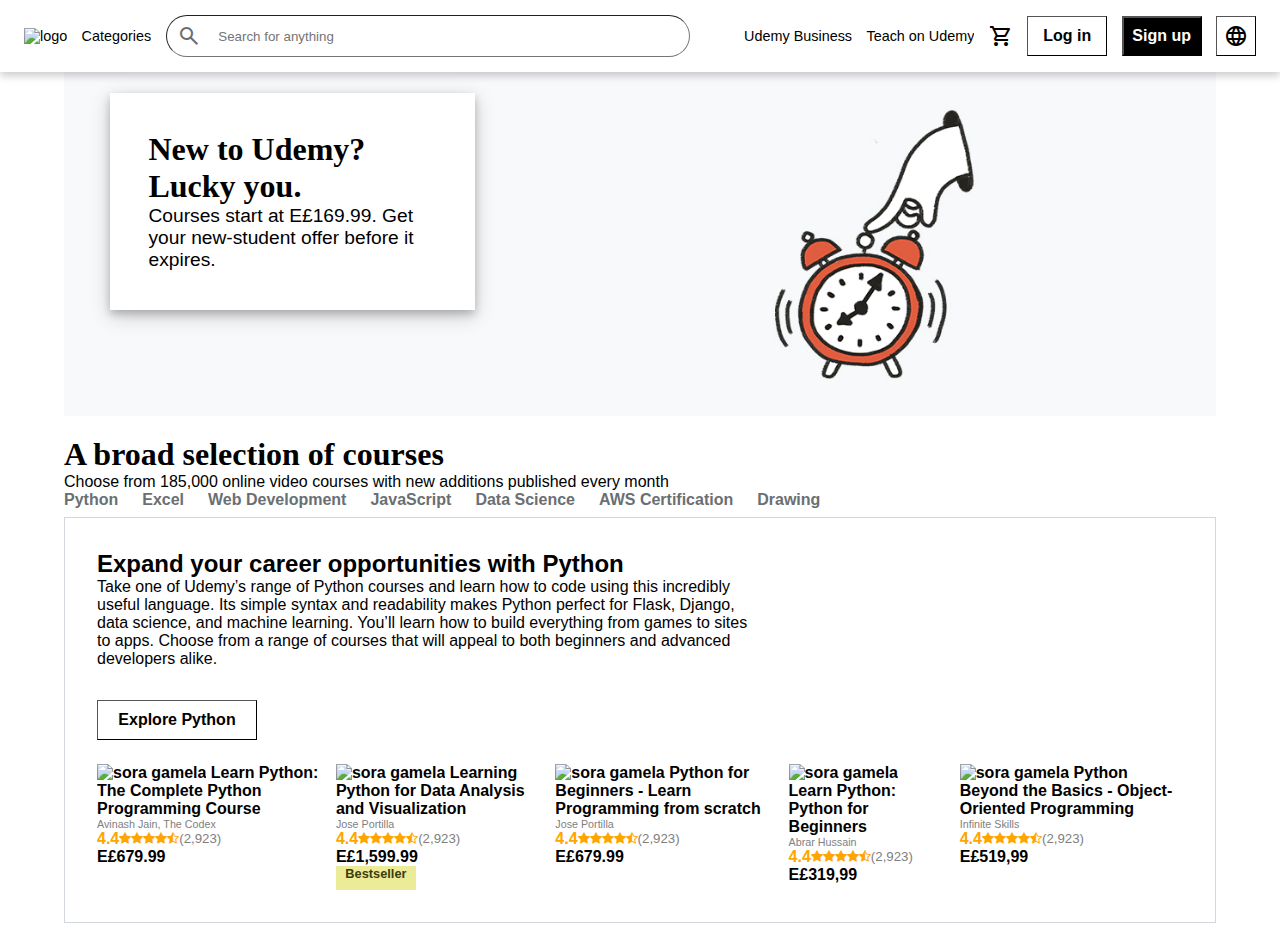
==== index.html @ 82c3dac5 "final" ====
<!DOCTYPE html>
<html>

<head>
    <meta name="viewport" content="width=device-width, initial-scale=1.0">
    <title>Online Courses - Learn Anything, On Your Schedule | Udemy</title>
    <link rel="stylesheet" href="https://cdnjs.cloudflare.com/ajax/libs/font-awesome/4.7.0/css/font-awesome.min.css">
    <link rel="stylesheet"
        href="https://fonts.googleapis.com/css2?family=Material+Symbols+Outlined:opsz,wght,FILL,GRAD@20..48,100..700,0..1,-50..200" />
    <link rel="stylesheet"
        href="https://fonts.googleapis.com/css2?family=Material+Symbols+Outlined:opsz,wght,FILL,GRAD@48,400,0,0" />
    <link rel="stylesheet"
        href="https://fonts.googleapis.com/css2?family=Material+Symbols+Outlined:opsz,wght,FILL,GRAD@20..48,100..700,0..1,-50..200" />
    <link rel="stylesheet" href="style.css">
</head>

<body>
    <div class="bar-parent">
        <div class="bar">

            <span class="ham-btn material-symbols-outlined ">
                menu
            </span>
            <a class="bar-element" href="home.html"> <img id="logo-img"
                    src="https://www.udemy.com/staticx/udemy/images/v7/logo-udemy.svg" alt="logo"></a>
            <a class="bar-element  bar-hide" href=""> Categories</a>
            <div class="search-container">
                <form class="search-container" action="">
                    <span class="material-symbols-outlined search-icon">
                        search
                    </span>
                    <input class="search-field" type="text" placeholder=" Search for anything">
                </form>

            </div>
            <div class="hidden-bar">
                <span class="material-symbols-outlined hidden-bar-element ham-btn">
                    search
                </span>
                <a class="bar-element hidden-bar-element " href=""><span class="material-symbols-outlined">
                        shopping_cart
                    </span> </a>
            </div>
            <a class="bar-element  bar-hide media-hide" href="">Udemy Business</a>
            <a class="bar-element  bar-hide media-hide-2" href="">Teach on Udemy</a>
            <a class="bar-element bar-hide" href=""><span class="material-symbols-outlined">
                    shopping_cart
                </span> </a>
            <button class="bar-hide log-btn">Log in</button>
            <button class="bar-hide sign-btn">Sign up</button>
            <button class="lang-btn bar-hide "><span class="material-symbols-outlined">
                    language
                </span></button>
        </div>
    </div>

    <div class="all-elements">

        <div class="billboard">
            <div class="content-box">
                <h1>New to Udemy? Lucky you.</h1>
                <p class="p-font p-font-size">Courses start at E£169.99. Get your new-student offer before it expires.
                </p>
            </div>
            <img class="billboard-img" src="billboard.jpg" alt="billboard img">
            <div class="hidden">
                <h1>New to Udemy? Lucky you.</h1>
                <p class="p-font p-font-size">Courses start at E£169.99. Get your new-student offer before it expires.
                </p>
            </div>
        </div>
        <div class="courses hide-crs">
            <div class="courses-header">
                <h1 style="font-size: 2rem;">A broad selection of courses</h1>
                <p style="font-size: 1rem" class="p-font p-font-size">Choose from 185,000 online video courses with new
                    additions published
                    every month</p>
                <div>
                    <ul class="courses-list">
                        <li class="courses-li"><a class="courses-a" href="#home">Python</a></li>
                        <li class="courses-li"><a class="courses-a" href="#news">Excel</a></li>
                        <li class="courses-li"><a class="courses-a" href="#contact">Web Development</a></li>
                        <li class="courses-li"><a class="courses-a" href="#about">JavaScript</a></li>
                        <li class="courses-li"><a class="courses-a" href="#news">Data Science</a></li>
                        <li class="courses-li"><a class="courses-a" href="#contact">AWS Certification</a></li>
                        <li class="courses-li"><a class="courses-a" href="#about">Drawing</a></li>
                    </ul>

                </div>

            </div>

            <div class="courses-card-container">
                <div class="cards-header">
                    <h2 class="headers">Expand your career opportunities with Python
                    </h2>
                    <p class="p-font temp bar-hide">Take one of Udemy’s range of Python courses and learn how to code
                        using this
                        incredibly useful
                        language. Its simple syntax and readability makes Python perfect for Flask, Django, data
                        science,
                        and machine learning. You’ll learn how to build everything from games to sites to apps. Choose
                        from
                        a range of courses that will appeal to both beginners and advanced developers alike.
                    </p>
                    <button class="explore-btn">Explore Python</button>
                </div>
                <div class="courses-cards headers hide-crs">
                    <div class="card">
                        <img src="https://img-b.udemycdn.com/course/240x135/394676_ce3d_5.jpg
                    " alt="sora gamela">
                        <a class="course-links" href="">Learn Python: The Complete Python Programming Course</a>
                        <h6 class="p-font" style="color:gray">Avinash Jain, The Codex</h6>
                        <div class="rate">
                            <p style="color: orange">4.4</p>
                            <span class="fa fa-star checked star"></span>
                            <span class="fa fa-star checked star"></span>
                            <span class="fa fa-star checked star"></span>
                            <span class="fa fa-star star"></span>
                            <i class="fa fa-star-half-full star"></i>
                            <h5 class="p-font" style="color:gray">(2,923)</h5>
                        </div>
                        <p>E£679.99</p>
                    </div>
                    <div class="card">
                        <img src="	https://img-b.udemycdn.com/course/240x135/396876_cc92_7.jpg
                    " alt="sora gamela">
                        <a class="course-links headers" href="">Learning Python for Data Analysis and Visualization</a>
                        <h6 class="p-font" style="color:gray">Jose Portilla</h6>
                        <div class="rate">
                            <p style="color: orange">4.4</p>
                            <span class="fa fa-star checked star"></span>
                            <span class="fa fa-star checked star"></span>
                            <span class="fa fa-star checked star"></span>
                            <span class="fa fa-star star"></span>
                            <i class="fa fa-star-half-full star"></i>
                            <h5 class="p-font" style="color:gray">(2,923)</h5>
                        </div>
                        <p>E£1,599.99</p>
                        <div class="best-seller">Bestseller</div>
                    </div>
                    <div class="card ">
                        <img id="python-green-img" src="	https://img-b.udemycdn.com/course/480x270/405878_e5a0_3.jpg"
                            alt="sora gamela">
                        <a class="course-links headers" href="">Python for Beginners - Learn Programming from
                            scratch</a>
                        <h6 class="p-font" style="color:gray">Jose Portilla</h6>
                        <div class="rate">
                            <p style="color: orange">4.4</p>
                            <span class="fa fa-star checked star"></span>
                            <span class="fa fa-star checked star"></span>
                            <span class="fa fa-star checked star"></span>
                            <span class="fa fa-star star"></span>
                            <i class="fa fa-star-half-full star"></i>
                            <h5 class="p-font" style="color:gray">(2,923)</h5>
                        </div>
                        <p>E£679.99</p>
                    </div>
                    <div class="card ">
                        <img src="https://img-b.udemycdn.com/course/240x135/426570_1b91_3.jpg" alt="sora gamela">
                        <a class="course-links headers" href="">Learn Python: Python for Beginners</a>
                        <h6 class="p-font" style="color:gray">Abrar Hussain</h6>
                        <div class="rate">
                            <p style="color: orange">4.4</p>
                            <span class="fa fa-star checked star"></span>
                            <span class="fa fa-star checked star"></span>
                            <span class="fa fa-star checked star"></span>
                            <span class="fa fa-star star"></span>
                            <i class="fa fa-star-half-full star"></i>
                            <h5 class="p-font" style="color:gray">(2,923)</h5>
                        </div>
                        <p>E£319,99</p>
                    </div>
                    <div class="card ">
                        <img src="https://img-b.udemycdn.com/course/240x135/449532_2aa9_7.jpg" alt="sora gamela">
                        <a class="course-links headers" href="">Python Beyond the Basics - Object-Oriented
                            Programming</a>
                        <h6 class="p-font" style="color:gray">Infinite Skills</h6>
                        <div class="rate">
                            <p style="color: orange">4.4</p>
                            <span class="fa fa-star checked star"></span>
                            <span class="fa fa-star checked star"></span>
                            <span class="fa fa-star checked star"></span>
                            <span class="fa fa-star star"></span>
                            <i class="fa fa-star-half-full star"></i>
                            <h5 class="p-font" style="color:gray">(2,923)</h5>
                        </div>
                        <p>E£519,99</p>
                    </div>
                </div>
            </div>
        </div>
    </div>

</body>

</html>
---- style.css ----
* {
  margin: 0;
  padding: 0;
}
.all-elements {
  width: 90%;
  margin-left: auto;
  margin-right: auto;
  display: flex;
  flex-direction: column;
  gap: 1rem;
}
#logo-img {
  height: 3.5rem;
  width: 6rem;
}
.ham-btn {
  display: none;
}
.courses {
  margin-bottom: 1rem;
}
.bar-parent {
  width: 100%;
}
.bar {
  padding: 0 1.5rem;
  display: flex;
  flex-direction: row;
  background-color: #fff;
  z-index: 2;
  position: relative;
  /* justify-content: space-around; */
  /* width: 100%; */
  align-items: center;
  gap: 0.9rem;
  height: 4.5rem;
  box-shadow: 0 4px 8px 0 rgba(0, 0, 0, 0.2);
}
.bar > * {
  flex-shrink: 0;
}
.bar-hide {
  display: inline-flex;
  position: relative;
  overflow: hidden;
}
.log-btn {
  background-color: #fff;
  border-width: 0.03rem;
  color: black;
  height: 2.5rem;
  justify-content: center;
  align-items: center;

  width: 5rem;
  font-weight: bold;
  padding: 0.5rem;
  font-size: 1rem;
}
.sign-btn {
  color: #fff;
  background-color: black;
  height: 2.5rem;
  width: 5rem;
  font-weight: bold;
  justify-content: center;
  align-items: center;
  padding: 0.5rem;
  font-size: 1rem;
}
.lang-btn {
  background-color: #fff;
  justify-content: center;
  padding: 0px;
  border-width: 0.03rem;
  height: 2.5rem;
  justify-content: center;
  align-items: center;
  width: 2.5rem;
  font-size: 1.2rem;
}
.bar-hide {
  display: flex;
}
.search-container {
  flex-shrink: 1;
  position: relative;
  /* min-width: 50%; */
  width: 95%;
}
.search-field {
  height: 2.5rem;
  width: 43rem;
  /* flex-grow: initial; */
  width: 100%;
  text-indent: 3rem;
  border-width: 0.03rem;
  border-radius: 1.5rem;
}

.bar-element {
  text-decoration: none;
  color: black;
  font-size: 0.9rem;
  font-family: udemy sans, -apple-system, BlinkMacSystemFont, Roboto, segoe ui,
    Helvetica, Arial, sans-serif, apple color emoji, segoe ui emoji,
    segoe ui symbol;
}
.bar-element:hover {
  color: purple;
}
.billboard {
  position: relative;
}
.content-box {
  position: absolute;
  background-color: #fff;
  box-shadow: 0 4px 8px 0 rgba(0, 0, 0, 0.2), 0 6px 20px 0 rgba(0, 0, 0, 0.19);
  padding: 2.4rem;
  width: 25%;
  left:4%;
  top: 6%;
}
.billboard-img {
  width: 100%;
}
.courses-header {
  gap: 1rem;
}
.courses-a {
  text-decoration: none;
  color: #6a6f73;
  font-family: udemy sans, -apple-system, BlinkMacSystemFont, Roboto, segoe ui,
    Helvetica, Arial, sans-serif, apple color emoji, segoe ui emoji,
    segoe ui symbol;
  font-weight: bold;
}
.courses-a:hover {
  color: black;
}
.courses-li {
  float: left;
  display: block;
  text-align: center;
}
.courses-list {
  display: flex;
  flex-wrap: nowrap;
  gap: 1.5rem;
}
.courses-card-container {
  border-color: #d1d7dc;
  border-style: solid;
  border-width: thin;
  margin-top: 0.5rem;
  padding: 2rem;
}
.hidden-bar
{
  gap:1rem;
  display: flex;
  flex-direction: row;
}
.hidden-bar-element{
  display: none;
}
.hidden-bar-element:hover
{
  color: purple;
}
.explore-btn {
  background-color: #fff;
  border-width: thin;
  color: black;
  height: 2.5rem;
  width: 10rem;
  font-size: 1rem;
  margin-top: 2rem;
  font-family: udemy sans, -apple-system, BlinkMacSystemFont, Roboto, segoe ui,
    Helvetica, Arial, sans-serif, apple color emoji, segoe ui emoji,
    segoe ui symbol;
  font-weight: bold;
}
.explore-btn:hover {
  background-color: snow;
}
.courses-cards {
  display: flex;
  flex-direction: row;
  gap: 1rem;
}
.course-links {
  color: black;
  text-decoration: none;
}
#python-green-img {
  width: 240px;
  height: 135px;
}
.p-font {
  font-family: udemy sans, -apple-system, BlinkMacSystemFont, Roboto, segoe ui,
    Helvetica, Arial, sans-serif, apple color emoji, segoe ui emoji,
    segoe ui symbol;
  font-weight: normal;
}
.headers {
  font-family: udemy sans, -apple-system, BlinkMacSystemFont, Roboto, segoe ui,
    Helvetica, Arial, sans-serif, apple color emoji, segoe ui emoji,
    segoe ui symbol;
  font-weight: bold;
}
.star {
  color: orange;
  font-size: small;
}
.cards-header {
  margin-bottom: 1.5rem;
}

.p-font-size {
  font-size: 1.2rem;
}
.hidden
{
  display: none;
}
.rate {
  display: flex;
  flex-direction: row;
  align-items: center;
}
.best-seller {
  background-color: #eceb98;
  color: #3d3c0a;
  font-size: 0.8rem;
  height: 1.5rem;
  width: 5rem;
  text-align: center;
}
.temp {
  width: 60%;
}
.search-icon {
  position: absolute;
  left: 0.7rem;
  top: 50%;
  transform: translateY(-50%);
  color: #6a6f73;
}
@media screen and (max-width: 1500px){

  .hide-crs
  {overflow: hidden;}
}
@media screen and (max-width: 1000px) {
  .bar {
    justify-content: space-between;
  }
  .hidden,.hidden-bar-element
  {
    display: block;
  }
  .bar-hide,.content-box {
    display: none;
  }
  .search-container
  {
    display: none;
  }
  .ham-btn {
    display: flex;
  }
  .courses-list {
    overflow: hidden;
  }
  .hide-crs {
    overflow: hidden;
  }
  .billboard {
    overflow: hidden;
  }
  .all-elements
  {
    width: 100%;
  }
 
  
}
@media screen and (max-width: 1080px) {
  .media-hide {
    display: none;
  }
  .temp
  {width: 100%;}
  .hide-crs
  {
    overflow: hidden  ;
  }
  

}
@media screen and (max-width: 900px) {
  .media-hide-2 {
    display: none;
  }
  .temp
  {width: 100%;}
  .hide-crs{
    overflow:hidden  ;
  }
}
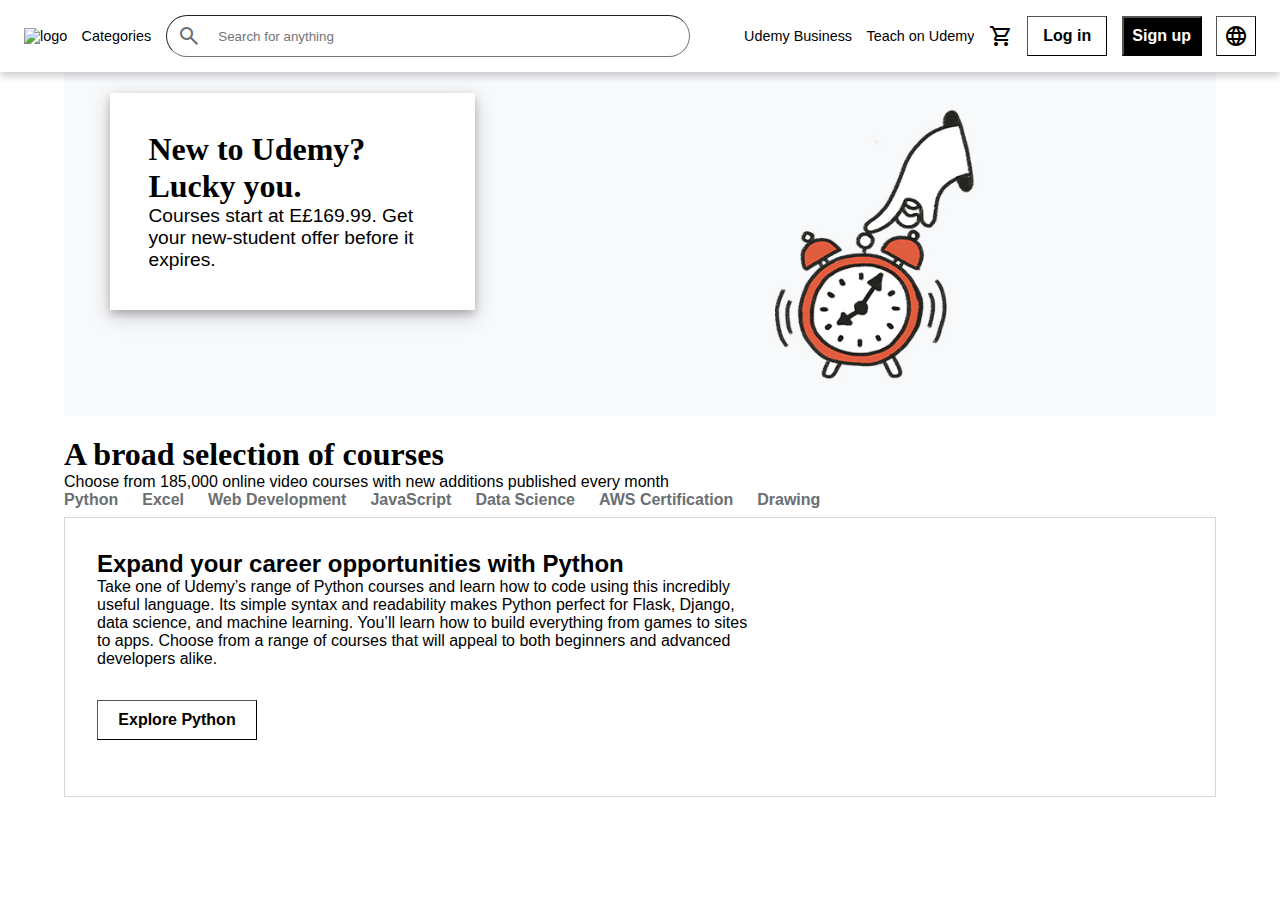
==== commit 05def641: "[BLD-2] Dynamic Content" ====
--- a/index.html
+++ b/index.html
@@ -12,9 +12,11 @@
     <link rel="stylesheet"
         href="https://fonts.googleapis.com/css2?family=Material+Symbols+Outlined:opsz,wght,FILL,GRAD@20..48,100..700,0..1,-50..200" />
     <link rel="stylesheet" href="style.css">
+
 </head>
 
 <body>
+
     <div class="bar-parent">
         <div class="bar">
 
@@ -25,11 +27,11 @@
                     src="https://www.udemy.com/staticx/udemy/images/v7/logo-udemy.svg" alt="logo"></a>
             <a class="bar-element  bar-hide" href=""> Categories</a>
             <div class="search-container">
-                <form class="search-container" action="">
+                <form class="search-container" action="" >
                     <span class="material-symbols-outlined search-icon">
                         search
                     </span>
-                    <input class="search-field" type="text" placeholder=" Search for anything">
+                    <input id="input-field" class="search-field" type="text" placeholder=" Search for anything" onkeyup="search()">
                 </form>
 
             </div>
@@ -105,8 +107,8 @@
                     </p>
                     <button class="explore-btn">Explore Python</button>
                 </div>
-                <div class="courses-cards headers hide-crs">
-                    <div class="card">
+                <div id="all-courses" class="courses-cards headers hide-crs">
+                    <!-- <div class="card">
                         <img src="https://img-b.udemycdn.com/course/240x135/394676_ce3d_5.jpg
                     " alt="sora gamela">
                         <a class="course-links" href="">Learn Python: The Complete Python Programming Course</a>
@@ -186,12 +188,12 @@
                             <h5 class="p-font" style="color:gray">(2,923)</h5>
                         </div>
                         <p>E£519,99</p>
-                    </div>
+                    </div> -->
                 </div>
             </div>
         </div>
     </div>
-
+    <script src="script.js"></script>
 </body>
 
 </html>--- a/style.css
+++ b/style.css
@@ -19,6 +19,7 @@
 }
 .courses {
   margin-bottom: 1rem;
+  overflow: hidden;
 }
 .bar-parent {
   width: 100%;
@@ -192,6 +193,7 @@
 }
 .course-links {
   color: black;
+  display: block;
   text-decoration: none;
 }
 #python-green-img {
@@ -277,15 +279,16 @@
   .hide-crs {
     overflow: hidden;
   }
-  .billboard {
-    overflow: hidden;
-  }
   .all-elements
   {
     width: 100%;
   }
- 
-  
+  .courses,.hidden {
+    overflow: hidden;
+    width: 90%;
+    margin-left: auto;
+    margin-right: auto;  }
+
 }
 @media screen and (max-width: 1080px) {
   .media-hide {
@@ -297,7 +300,7 @@
   {
     overflow: hidden  ;
   }
-  
+
 
 }
 @media screen and (max-width: 900px) {
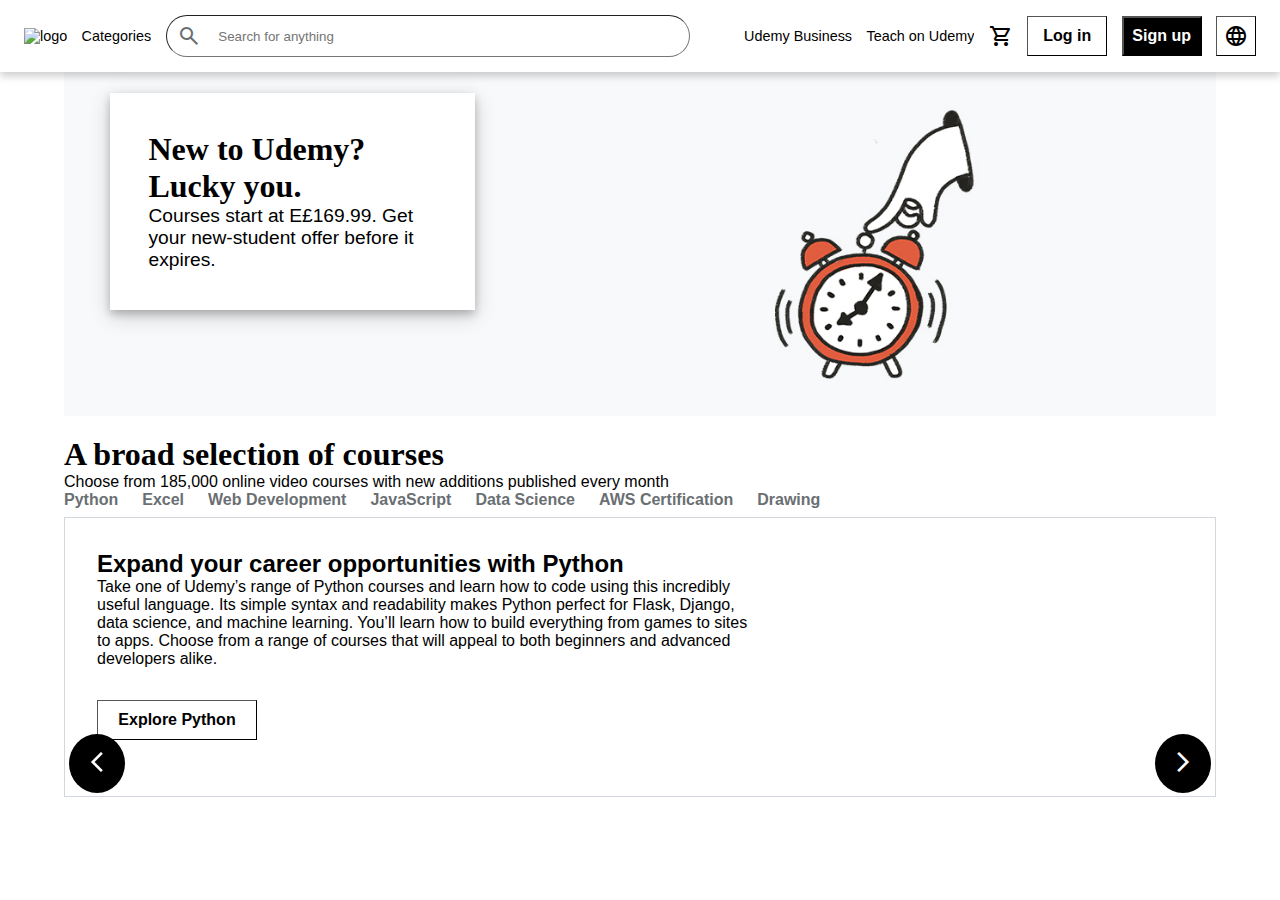
==== commit 01db7e3a: "feat: slideshow" ====
--- a/index.html
+++ b/index.html
@@ -9,8 +9,6 @@
         href="https://fonts.googleapis.com/css2?family=Material+Symbols+Outlined:opsz,wght,FILL,GRAD@20..48,100..700,0..1,-50..200" />
     <link rel="stylesheet"
         href="https://fonts.googleapis.com/css2?family=Material+Symbols+Outlined:opsz,wght,FILL,GRAD@48,400,0,0" />
-    <link rel="stylesheet"
-        href="https://fonts.googleapis.com/css2?family=Material+Symbols+Outlined:opsz,wght,FILL,GRAD@20..48,100..700,0..1,-50..200" />
     <link rel="stylesheet" href="style.css">
 
 </head>
@@ -27,11 +25,12 @@
                     src="https://www.udemy.com/staticx/udemy/images/v7/logo-udemy.svg" alt="logo"></a>
             <a class="bar-element  bar-hide" href=""> Categories</a>
             <div class="search-container">
-                <form class="search-container" action="" >
+                <form class="search-container" action="">
                     <span class="material-symbols-outlined search-icon">
                         search
                     </span>
-                    <input id="input-field" class="search-field" type="text" placeholder=" Search for anything" onkeyup="search()">
+                    <input id="input-field" class="search-field" type="text" placeholder=" Search for anything"
+                        onkeyup="search()">
                 </form>
 
             </div>
@@ -107,88 +106,20 @@
                     </p>
                     <button class="explore-btn">Explore Python</button>
                 </div>
-                <div id="all-courses" class="courses-cards headers hide-crs">
-                    <!-- <div class="card">
-                        <img src="https://img-b.udemycdn.com/course/240x135/394676_ce3d_5.jpg
-                    " alt="sora gamela">
-                        <a class="course-links" href="">Learn Python: The Complete Python Programming Course</a>
-                        <h6 class="p-font" style="color:gray">Avinash Jain, The Codex</h6>
-                        <div class="rate">
-                            <p style="color: orange">4.4</p>
-                            <span class="fa fa-star checked star"></span>
-                            <span class="fa fa-star checked star"></span>
-                            <span class="fa fa-star checked star"></span>
-                            <span class="fa fa-star star"></span>
-                            <i class="fa fa-star-half-full star"></i>
-                            <h5 class="p-font" style="color:gray">(2,923)</h5>
-                        </div>
-                        <p>E£679.99</p>
+                <div class="courses-carsoul">
+                    <button id="back" class="arrow-btn arrow-btn-back">
+                        <span class="material-symbols-outlined" onclick="moveLeft()">
+                            arrow_forward_ios
+                        </span>
+                    </button>
+                 
+                    <div id="all-courses" class="courses-cards headers hide-crs">
                     </div>
-                    <div class="card">
-                        <img src="	https://img-b.udemycdn.com/course/240x135/396876_cc92_7.jpg
-                    " alt="sora gamela">
-                        <a class="course-links headers" href="">Learning Python for Data Analysis and Visualization</a>
-                        <h6 class="p-font" style="color:gray">Jose Portilla</h6>
-                        <div class="rate">
-                            <p style="color: orange">4.4</p>
-                            <span class="fa fa-star checked star"></span>
-                            <span class="fa fa-star checked star"></span>
-                            <span class="fa fa-star checked star"></span>
-                            <span class="fa fa-star star"></span>
-                            <i class="fa fa-star-half-full star"></i>
-                            <h5 class="p-font" style="color:gray">(2,923)</h5>
-                        </div>
-                        <p>E£1,599.99</p>
-                        <div class="best-seller">Bestseller</div>
-                    </div>
-                    <div class="card ">
-                        <img id="python-green-img" src="	https://img-b.udemycdn.com/course/480x270/405878_e5a0_3.jpg"
-                            alt="sora gamela">
-                        <a class="course-links headers" href="">Python for Beginners - Learn Programming from
-                            scratch</a>
-                        <h6 class="p-font" style="color:gray">Jose Portilla</h6>
-                        <div class="rate">
-                            <p style="color: orange">4.4</p>
-                            <span class="fa fa-star checked star"></span>
-                            <span class="fa fa-star checked star"></span>
-                            <span class="fa fa-star checked star"></span>
-                            <span class="fa fa-star star"></span>
-                            <i class="fa fa-star-half-full star"></i>
-                            <h5 class="p-font" style="color:gray">(2,923)</h5>
-                        </div>
-                        <p>E£679.99</p>
-                    </div>
-                    <div class="card ">
-                        <img src="https://img-b.udemycdn.com/course/240x135/426570_1b91_3.jpg" alt="sora gamela">
-                        <a class="course-links headers" href="">Learn Python: Python for Beginners</a>
-                        <h6 class="p-font" style="color:gray">Abrar Hussain</h6>
-                        <div class="rate">
-                            <p style="color: orange">4.4</p>
-                            <span class="fa fa-star checked star"></span>
-                            <span class="fa fa-star checked star"></span>
-                            <span class="fa fa-star checked star"></span>
-                            <span class="fa fa-star star"></span>
-                            <i class="fa fa-star-half-full star"></i>
-                            <h5 class="p-font" style="color:gray">(2,923)</h5>
-                        </div>
-                        <p>E£319,99</p>
-                    </div>
-                    <div class="card ">
-                        <img src="https://img-b.udemycdn.com/course/240x135/449532_2aa9_7.jpg" alt="sora gamela">
-                        <a class="course-links headers" href="">Python Beyond the Basics - Object-Oriented
-                            Programming</a>
-                        <h6 class="p-font" style="color:gray">Infinite Skills</h6>
-                        <div class="rate">
-                            <p style="color: orange">4.4</p>
-                            <span class="fa fa-star checked star"></span>
-                            <span class="fa fa-star checked star"></span>
-                            <span class="fa fa-star checked star"></span>
-                            <span class="fa fa-star star"></span>
-                            <i class="fa fa-star-half-full star"></i>
-                            <h5 class="p-font" style="color:gray">(2,923)</h5>
-                        </div>
-                        <p>E£519,99</p>
-                    </div> -->
+                    <button id="frwd" class="arrow-btn arrow-btn-forward" onclick="moveRight()">
+                        <span class="material-symbols-outlined">
+                            arrow_forward_ios
+                        </span>
+                    </button>
                 </div>
             </div>
         </div>
--- a/style.css
+++ b/style.css
@@ -24,6 +24,23 @@
 .bar-parent {
   width: 100%;
 }
+.arrow-btn
+{
+  border-radius: 100%;
+  padding: 1rem;
+  color: white;
+  border: none;
+  text-align: center;
+  background-color: black;
+  position: absolute;
+}
+.arrow-btn-back{
+  transform: rotateY(-180deg)  translateX(50%);
+}
+.arrow-btn-forward{
+  right: 0;
+  transform: translateX(50%);
+}
 .bar {
   padding: 0 1.5rem;
   display: flex;
@@ -69,6 +86,13 @@
   align-items: center;
   padding: 0.5rem;
   font-size: 1rem;
+}
+.course-card-img
+{
+  width: 100%;
+}
+.card{
+  width: 15rem;
 }
 .lang-btn {
   background-color: #fff;
@@ -314,3 +338,9 @@
   }
 }
 
+.courses-carsoul{
+  display: flex;
+    align-items: center;
+    gap: 1rem;
+  position: relative;
+}